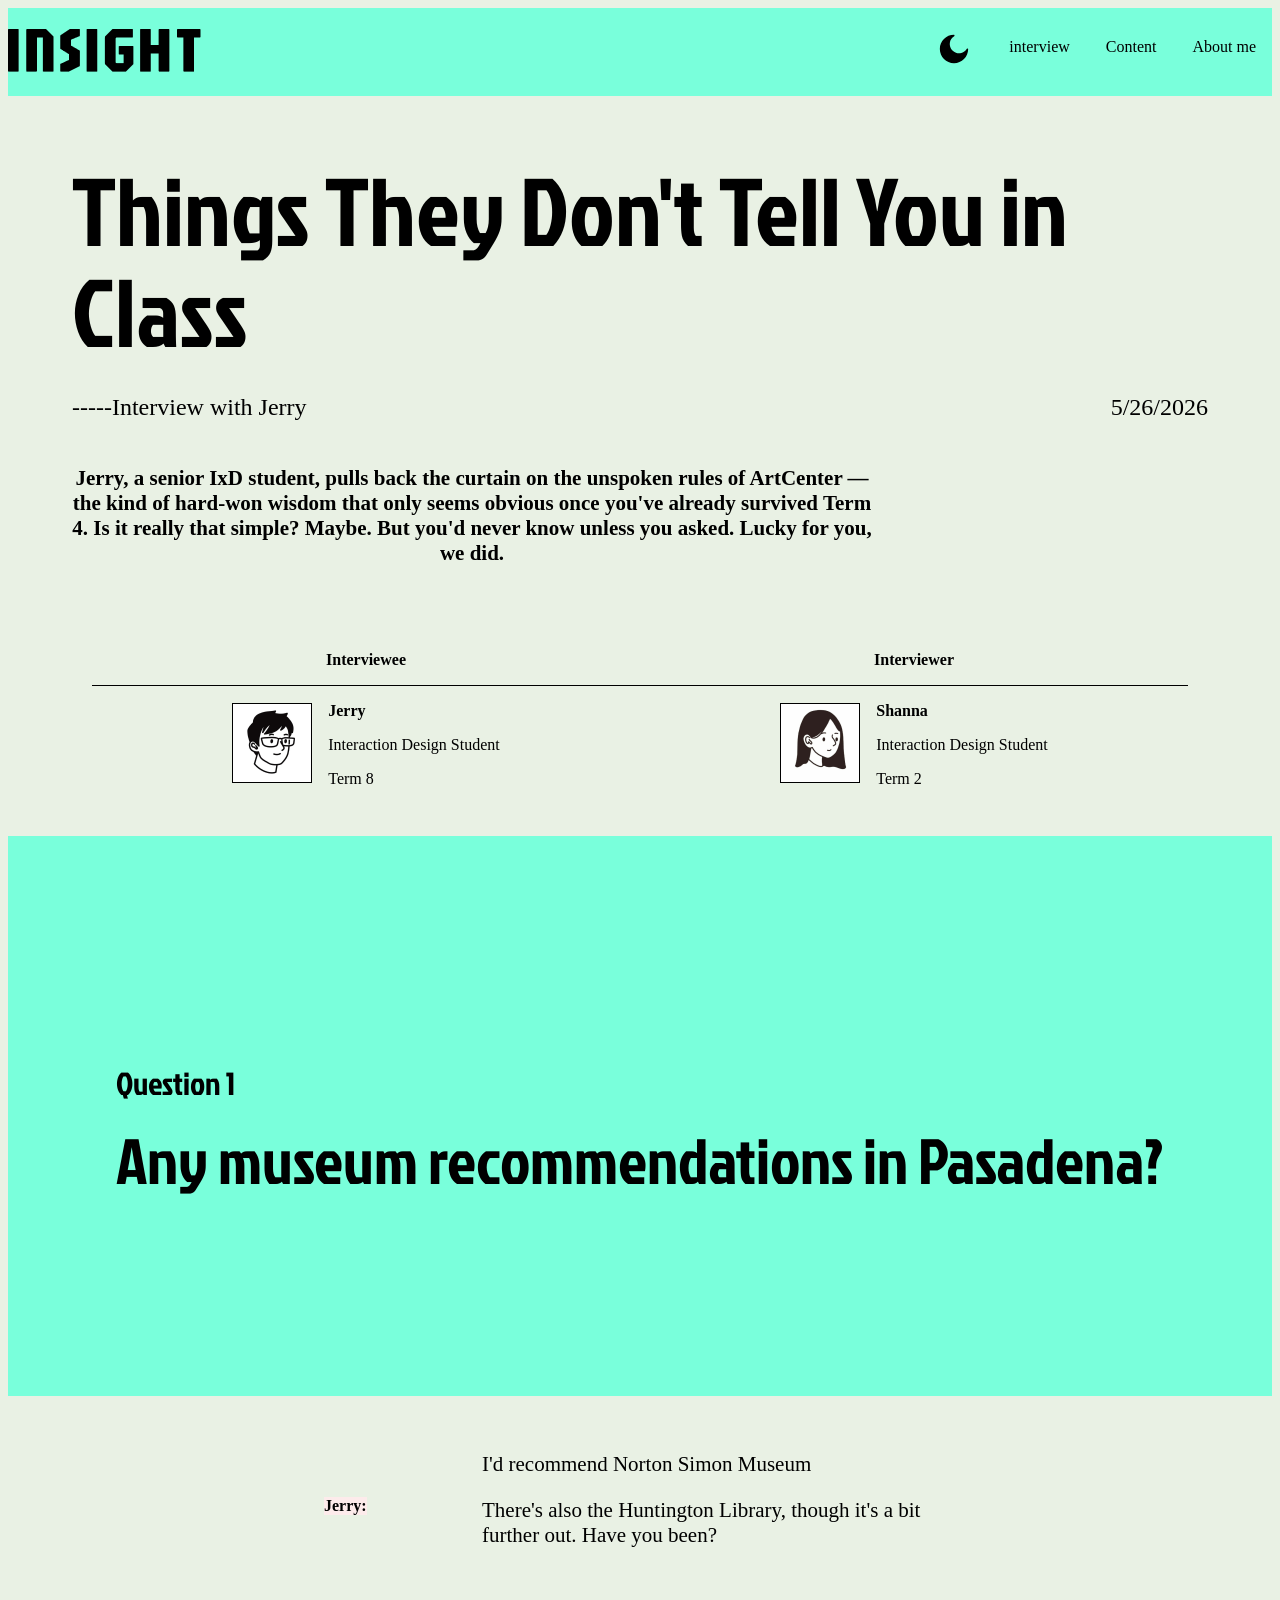
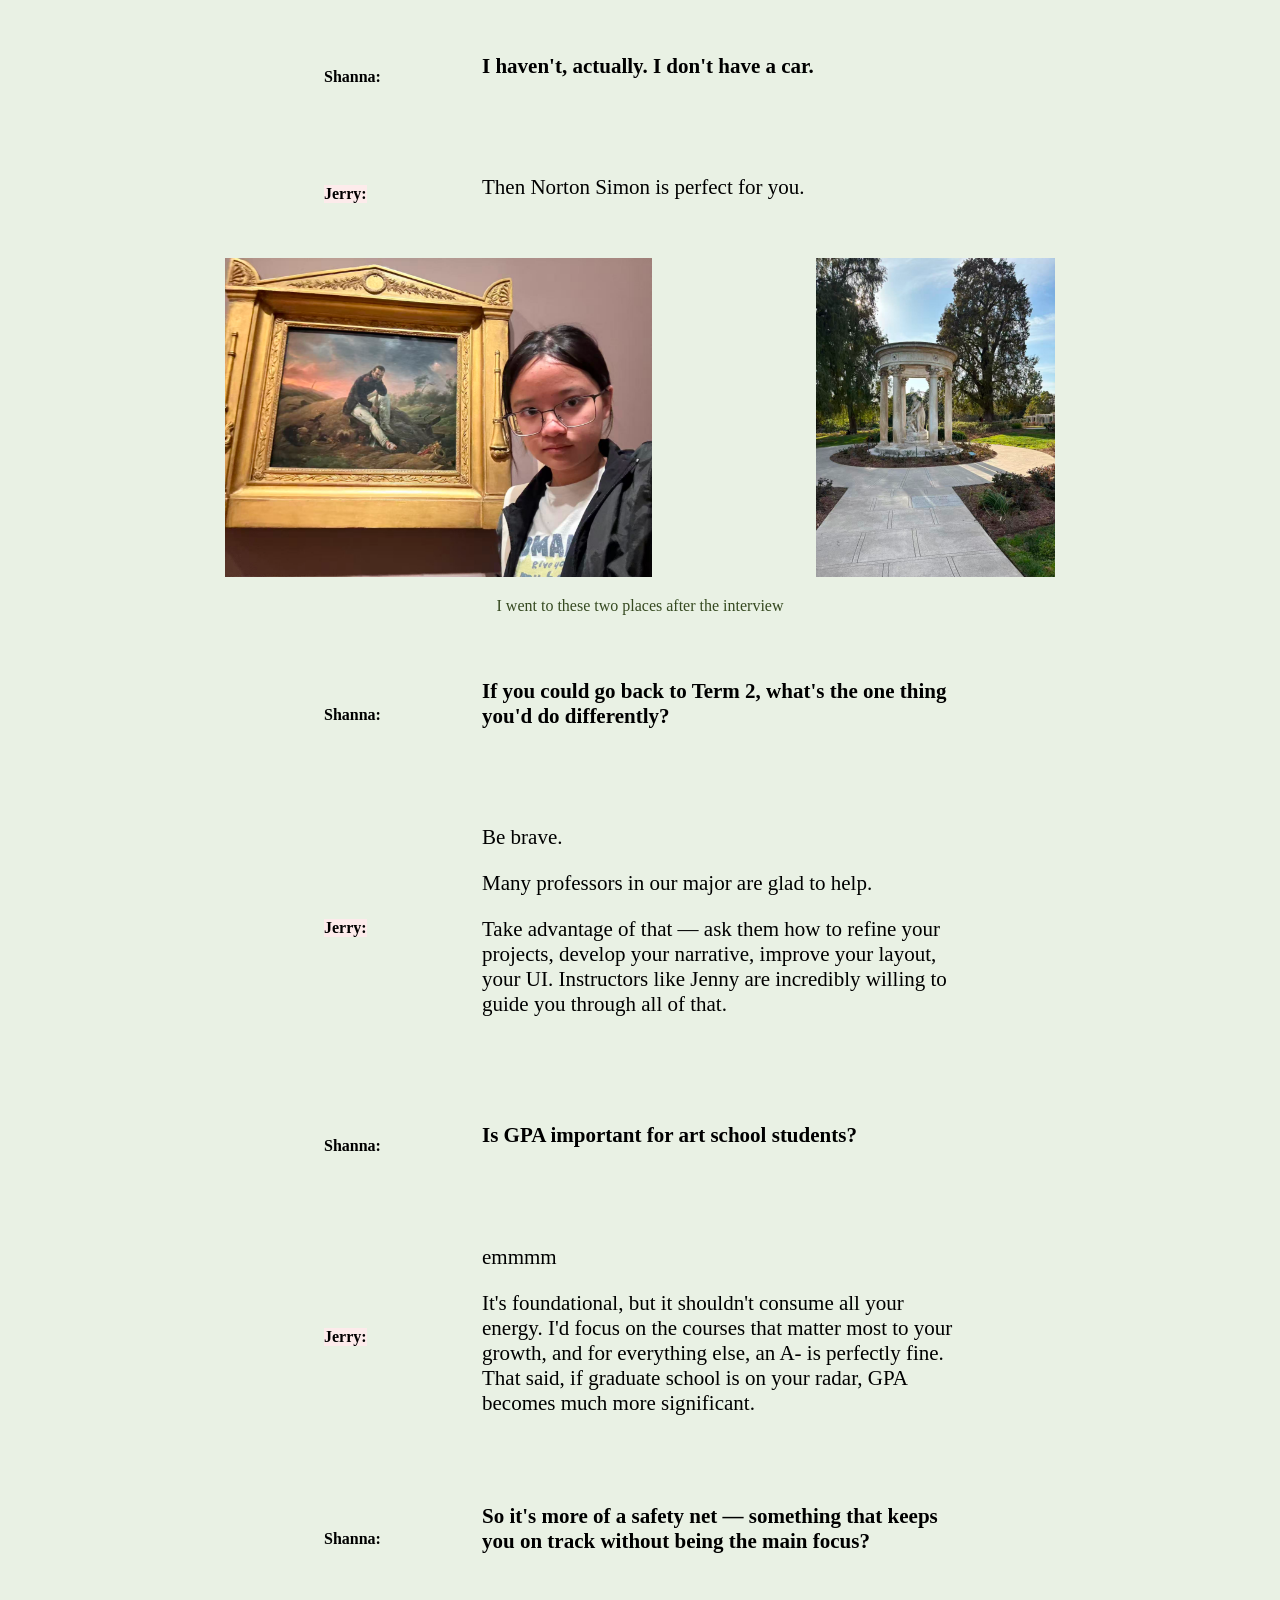
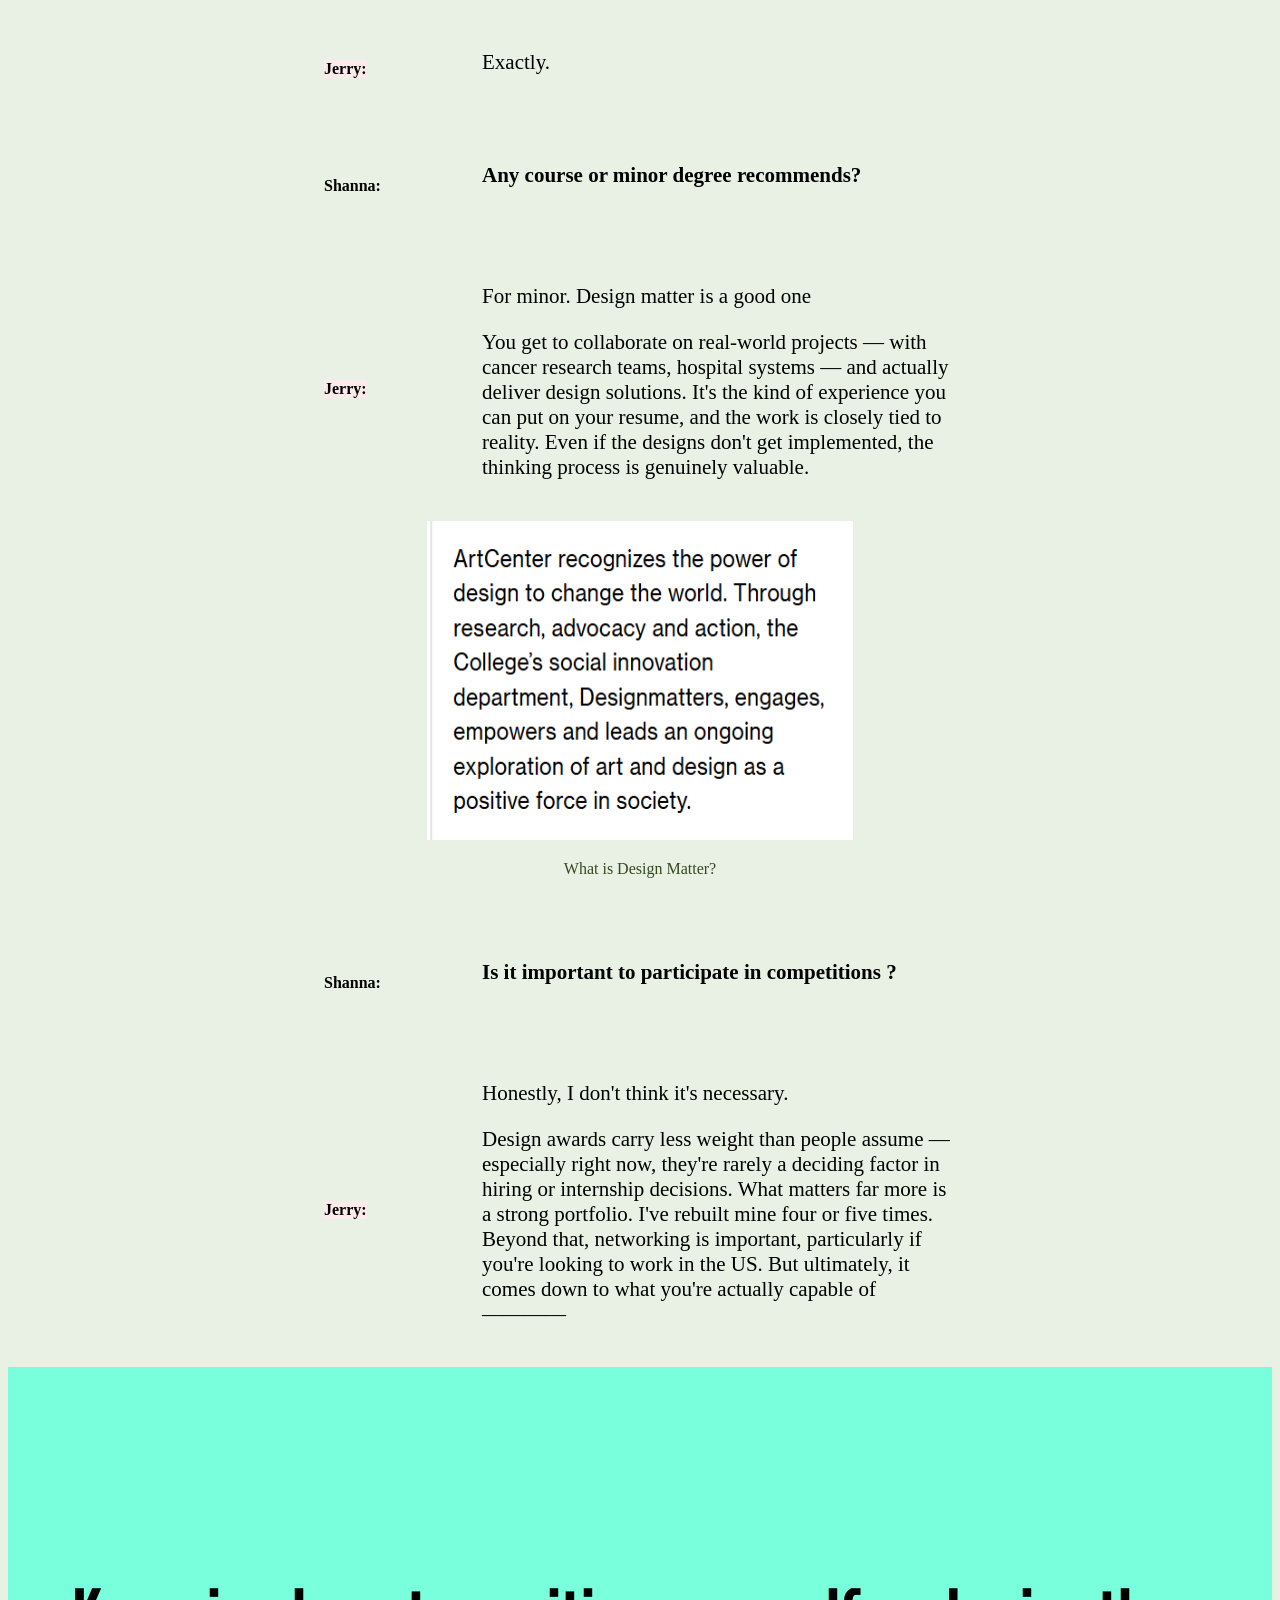
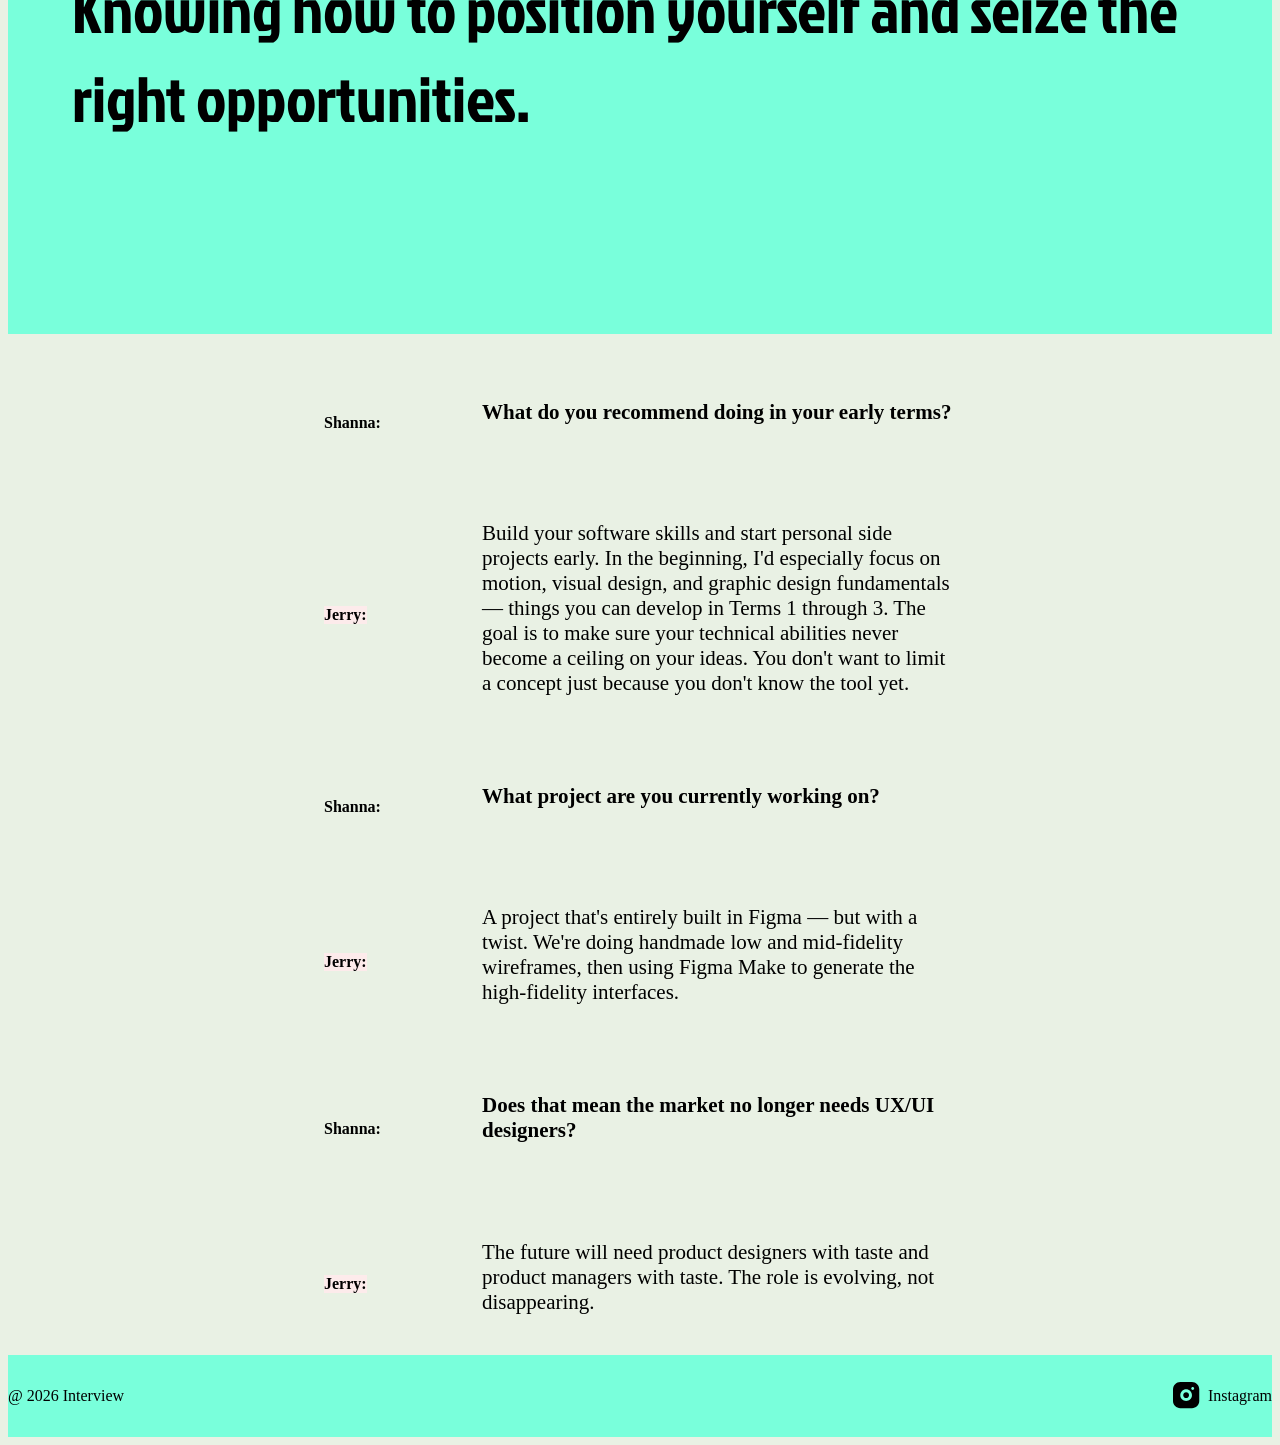
==== index.html @ 10795c7b "First commit" ====
<!DOCTYPE html>
<html lang="en">

<head>
    <meta charset="utf-8">
        <link href="https://fonts.googleapis.com/css2?family=Jockey+One&display=swap" rel="stylesheet">
    	<link href="css.css" rel="stylesheet" type="text/css">

        <script src="https://ajax.googleapis.com/ajax/libs/jquery/3.5.1/jquery.min.js"></script>
	<script src="js/scripts.js"></script>
    </head>

    <body>
        <div class="nav">

            <div class="logo">
            <a href="homepage.html">
            <img src="img/INSIGHT.png" alt="Logo">
            </a>
            </div>

            <div class="darkmode">
            
            <button class="mode-btn  js-mode">
            <svg width="34" height="34" viewBox="0 0 34 34" fill="none" xmlns="http://www.w3.org/2000/svg">
            <path d="M17 29.1667C24.8243 29.1667 31.1667 22.8243 31.1667 15C31.1667 14.3441 30.1835 14.235 29.8449 14.7974C29.1228 15.9936 28.1379 17.0097 26.9649 17.7688C25.7918 18.528 24.4614 19.0102 23.0744 19.179C21.6874 19.3479 20.2802 19.1988 18.9593 18.7432C17.6385 18.2876 16.4386 17.5374 15.4506 16.5494C14.4626 15.5614 13.7124 14.3616 13.2568 13.0407C12.8012 11.7198 12.6522 10.3126 12.821 8.92558C12.9898 7.53858 13.472 6.20818 14.2312 5.03516C14.9903 3.86213 16.0064 2.87725 17.2026 2.15509C17.765 1.81509 17.6559 0.833344 17 0.833344C9.17576 0.833344 2.83334 7.17576 2.83334 15C2.83334 22.8243 9.17576 29.1667 17 29.1667Z" fill="black"/>
            </svg>
            </button>

            <button class="ham js-menu">
            <svg width="29" height="27" viewBox="0 0 29 27" fill="none" xmlns="http://www.w3.org/2000/svg">
            <path d="M26.9792 21.5833C27.573 21.5836 28.144 21.8124 28.5738 22.2222C29.0037 22.632 29.2593 23.1915 29.2879 23.7847C29.3164 24.3779 29.1156 24.9593 28.7271 25.4085C28.3387 25.8577 27.7923 26.1402 27.2012 26.1975L26.9792 26.2083H2.3125C1.71862 26.208 1.14762 25.9793 0.717821 25.5695C0.288016 25.1596 0.0323565 24.6002 0.00381676 24.007C-0.0247229 23.4138 0.176046 22.8323 0.56452 22.3832C0.952995 21.934 1.4994 21.6514 2.0905 21.5941L2.3125 21.5833H26.9792ZM26.9792 10.7917C27.5925 10.7917 28.1807 11.0353 28.6144 11.469C29.048 11.9027 29.2917 12.4909 29.2917 13.1042C29.2917 13.7175 29.048 14.3057 28.6144 14.7394C28.1807 15.173 27.5925 15.4167 26.9792 15.4167H2.3125C1.69919 15.4167 1.11099 15.173 0.677316 14.7394C0.243638 14.3057 0 13.7175 0 13.1042C0 12.4909 0.243638 11.9027 0.677316 11.469C1.11099 11.0353 1.69919 10.7917 2.3125 10.7917H26.9792ZM26.9792 0C27.5925 0 28.1807 0.243638 28.6144 0.677316C29.048 1.11099 29.2917 1.69919 29.2917 2.3125C29.2917 2.92581 29.048 3.51401 28.6144 3.94769C28.1807 4.38136 27.5925 4.625 26.9792 4.625H2.3125C1.69919 4.625 1.11099 4.38136 0.677316 3.94769C0.243638 3.51401 0 2.92581 0 2.3125C0 1.69919 0.243638 1.11099 0.677316 0.677316C1.11099 0.243638 1.69919 0 2.3125 0H26.9792Z" fill="black"/>
            </svg>
            </button>


            </div>

        <nav class="site-nav">
            <ul>
                <li><a href="#">interview</a></li>
                <li><a href="#">Content</a></li>
                <li><a href="#">About me</a></li>
            </ul>
        </nav>
        </div>

        <div class="title">
            <h1>Things They Don't Tell You in Class</h1>
        </div>

        <div class="subtitle">
            <p>-----Interview with Jerry</p>
        
        <div class="date">
            <p>5/26/2026</p>
        </div>
        </div>
        

        <div class="introduction">
            <p>Jerry, a senior IxD student, pulls back the curtain on the unspoken rules of ArtCenter — the kind of hard-won wisdom that only seems obvious once you've already survived Term 4. Is it really that simple? Maybe. But you'd never know unless you asked. Lucky for you, we did.</p>
        </div>

        <ul class="interviewpeople">

    <li class="interview">
        <div class="interviewtitle">
            <p>Interviewee</p>
        </div>

        <ul>

        <li class="interviewimg">
        <img src="img/JIMG.png" alt="Photo of Jerry">
        </li>

        <li class="interviewintro">
            <p><strong>Jerry</strong></p>
            <p>Interaction Design Student</p>
            <p>Term 8</p>
        </li>

        </ul>
    </li>

    <li class="interview">
        <div class="interviewtitle">
            <p>Interviewer</p>
        </div>
        
        <ul>

        <li class="interviewimg">
        <img src="img/SIMG.png" alt="Photo of Shanna">
        </li>

        <li class="interviewintro">
            <p><strong>Shanna</strong></p>
            <p>Interaction Design Student</p>
            <p>Term 2</p>
        </li>

        </ul>
        
    </li>
    </ul>


        <div class="question1">
            <h3>Question 1</h3>
            <h2>Any museum recommendations in Pasadena?</h2>
        </div>

        <div class="Jerry">
        <div class="Jerryname">
            <p>Jerry:</p>
        </div>
        <div class="Jerryanswer">
            <p>I'd recommend Norton Simon Museum</p>
            
            <p>There's also the Huntington Library, though it's a bit further out. Have you been?</p>
        </div>
        </div>

        <br>
        
        <div class="Shanna">
        <div class="Shannaname">
            <p>Shanna:</p>
        </div>
        <div class="Shannaanswer">
            <p><span>I haven't, actually. I don't have a car.</p>
        </div>
        </div>

        <div class="Jerry">
        <div class="Jerryname">
            <p>Jerry:</p>
        </div>
        <div class="Jerryanswer">
            <p>Then Norton Simon is perfect for you.</p>
        </div>
        </div>

        <br>

        <div class="Buildings">          
            <img class="NSM" src="img\NSM.png" alt="Photo of Norton Simon Museum">
            <img  class="HTL" src="img/HTL.png" alt="Photo of Huntington Library">
            <div class="Me">
                <p>I went to these two places after the interview</p>
            </div>
        </div>

        
        <div class="Shanna">
        <div class="Shannaname">
            <p>Shanna:</p>
        </div>
        <div class="Shannaanswer">
            <p> If you could go back to Term 2, what's the one thing you'd do differently?</p>
        </div>
        </div>
        
        <div class="Jerry">
        <div class="Jerryname">
            <p>Jerry:</p>
        </div>
        <div class="Jerryanswer">
            <p>Be brave. </p>
            <p>Many professors in our major are glad to help.</p>
            <p>Take advantage of that — ask them how to refine your projects, develop your narrative, improve your layout, your UI. Instructors like Jenny are incredibly willing to guide you through all of that.</p>
        </div>
        </div>
        
        <br>

        <div class="Shanna">
        <div class="Shannaname">
            <p>Shanna:</p>
        </div>
        <div class="Shannaanswer">
            <p> Is GPA important for art school students?</p>
        </div>
        </div>

        <div class="Jerry">
        <div class="Jerryname">
            <p>Jerry:</p>
        </div>
        <div class="Jerryanswer">
            <p>emmmm</p>
            <p>It's foundational, but it shouldn't consume all your energy. I'd focus on the courses that matter most to your growth, and for everything else, an A- is perfectly fine. That said, if graduate school is on your radar, GPA becomes much more significant.</p>
        </div>
        </div>

        <div class="Shanna">
        <div class="Shannaname">
            <p>Shanna:</p>
        </div>
        <div class="Shannaanswer">
            <p>So it's more of a safety net — something that keeps you on track without being the main focus?</p>
        </div>
        </div>

        <div class="Jerry">
         <div class="Jerryname">
            <p>Jerry:</p>
        </div>
        <div class="Jerryanswer">
            <p>Exactly.</p>
        </div>
        </div>

        <div class="Shanna">
        <div class="Shannaname">
            <p>Shanna:</p>
        </div>
        <div class="Shannaanswer">
            <p>Any course or minor degree recommends?</p>
        </div>
        </div>

        <div class="Jerry">
        <div class="Jerryname">
            <p>Jerry:</p>
        </div>
        <div class="Jerryanswer">
            <p>For minor. Design matter is a good one</p>
            <p>You get to collaborate on real-world projects — with cancer research teams, hospital systems — and actually deliver design solutions. It's the kind of experience you can put on your resume, and the work is closely tied to reality. Even if the designs don't get implemented, the thinking process is genuinely valuable.</p>
        </div>
        </div>

        <div class="disignmatter">
            <div class="Buildings">
            <img class="NSM" src="img/DM.png" alt="Photo of Design Matter project">
            <div class="Me">
            <p>What is Design Matter?</p>
        </div>
        </div>
        </div>
        

        <br>

        <div class="Shanna">
        <div class="Shannaname">
            <p>Shanna:</p>
        </div>
        <div class="Shannaanswer">
            <p>Is it important to participate in competitions ?</p>
        </div>
        </div>

        <div class="Jerry">
        <div class="Jerryname">
            <p>Jerry:</p>
        </div>
        <div class="Jerryanswer">
            <p>Honestly, I don't think it's necessary.</p>
            <p>Design awards carry less weight than people assume — especially right now, they're rarely a deciding factor in hiring or internship decisions. What matters far more is a strong portfolio. I've rebuilt mine four or five times. Beyond that, networking is important, particularly if you're looking to work in the US. But ultimately, it comes down to what you're actually capable of ————</p>
        </div>
        </div>

        <div class="question1">
        <h2>Knowing how to position yourself and seize the right opportunities.</h2>
        </div>

        <br>

        <div class="Shanna">
        <div class="Shannaname">
            <p>Shanna:</p>
        </div>
        <div class="Shannaanswer">
            <p>What do you recommend doing in your early terms?</p>
        </div>
        </div>

        <div class="Jerry">
        <div class="Jerryname">
            <p>Jerry:</p>
        </div>
        <div class="Jerryanswer">
            <p>Build your software skills and start personal side projects early. In the beginning, I'd especially focus on motion, visual design, and graphic design fundamentals — things you can develop in Terms 1 through 3. The goal is to make sure your technical abilities never become a ceiling on your ideas. You don't want to limit a concept just because you don't know the tool yet.</p>
        </div>
        </div>

        <div class="Shanna">
        <div class="Shannaname">
            <p>Shanna:</p>
        </div>  
        <div class="Shannaanswer">
            <p>What project are you currently working on?</p>
        </div>
        </div>

        <div class="Jerry">
        <div class="Jerryname">
            <p>Jerry:</p>
        </div>
        <div class="Jerryanswer">
            <p>A project that's entirely built in Figma — but with a twist. We're doing handmade low and mid-fidelity wireframes, then using Figma Make to generate the high-fidelity interfaces.</p>
        </div>
        </div>

        <div class="Shanna">
        <div class="Shannaname">
            <p>Shanna:</p>
        </div>
        <div class="Shannaanswer">
            <p>Does that mean the market no longer needs UX/UI designers?</p>
        </div>
        </div>

        <div class="Jerry">
        <div class="Jerryname">
            <p>Jerry:</p>
        </div>
        <div class="Jerryanswer">
            <p> The future will need product designers with taste and product managers with taste. The role is evolving, not disappearing.</p>
        </div>
        </div>

        <footer class="site-footer">
		<p>@ 2026 Interview</p>

        <div class="ins">
            <svg width="27" height="27" viewBox="0 0 27 27" fill="none" xmlns="http://www.w3.org/2000/svg">
            <path d="M18.9583 0C20.8922 0 22.7469 0.768227 24.1143 2.13568C25.4818 3.50313 26.25 5.3578 26.25 7.29167V18.9583C26.25 20.8922 25.4818 22.7469 24.1143 24.1143C22.7469 25.4818 20.8922 26.25 18.9583 26.25H7.29167C5.3578 26.25 3.50313 25.4818 2.13568 24.1143C0.768227 22.7469 0 20.8922 0 18.9583V7.29167C0 5.3578 0.768227 3.50313 2.13568 2.13568C3.50313 0.768227 5.3578 0 7.29167 0H18.9583ZM13.125 7.29167C11.5779 7.29167 10.0942 7.90625 9.00021 9.00021C7.90625 10.0942 7.29167 11.5779 7.29167 13.125C7.29167 14.6721 7.90625 16.1558 9.00021 17.2498C10.0942 18.3438 11.5779 18.9583 13.125 18.9583C14.6721 18.9583 16.1558 18.3438 17.2498 17.2498C18.3438 16.1558 18.9583 14.6721 18.9583 13.125C18.9583 11.5779 18.3438 10.0942 17.2498 9.00021C16.1558 7.90625 14.6721 7.29167 13.125 7.29167ZM13.125 10.2083C13.8985 10.2083 14.6404 10.5156 15.1874 11.0626C15.7344 11.6096 16.0417 12.3515 16.0417 13.125C16.0417 13.8985 15.7344 14.6404 15.1874 15.1874C14.6404 15.7344 13.8985 16.0417 13.125 16.0417C12.3515 16.0417 11.6096 15.7344 11.0626 15.1874C10.5156 14.6404 10.2083 13.8985 10.2083 13.125C10.2083 12.3515 10.5156 11.6096 11.0626 11.0626C11.6096 10.5156 12.3515 10.2083 13.125 10.2083ZM19.6875 5.10417C19.3007 5.10417 18.9298 5.25781 18.6563 5.5313C18.3828 5.80479 18.2292 6.17573 18.2292 6.5625C18.2292 6.94927 18.3828 7.32021 18.6563 7.5937C18.9298 7.86719 19.3007 8.02083 19.6875 8.02083C20.0743 8.02083 20.4452 7.86719 20.7187 7.5937C20.9922 7.32021 21.1458 6.94927 21.1458 6.5625C21.1458 6.17573 20.9922 5.80479 20.7187 5.5313C20.4452 5.25781 20.0743 5.10417 19.6875 5.10417Z" fill="black"/>
            </svg>
            <p class="ins_word">Instagram</p>
        </div>
	</footer>
    </body>
</html>
---- css.css ----
:root{
    --color-bgblue:#79FFDB;
    --color-bggreem:#E9F1E4;
    --color-green:#354920;
    --color-font:#000000;
    --color-highlight:#FDEBEB;
}

body.dark-mode {
    --color-bgblue: #2F4E46;
    --color-bggreem: #0E1206;
    --color-green: #a8d5a2;
    --color-font:#F3F3F3;
    --color-highlight:#5A4647;
}






body{
    background: var(--color-bggreem);
    color:var(--color-font);
}


.nav{
    
    display: flex;
    flex-wrap: wrap; 
    padding:16px 0px;
    background-color: var(--color-bgblue);
    align-items: center;
    @media screen and (min-width: 850px) {
       display:grid;
		grid-template-columns: auto 1fr auto;
         
    }
}
    

.darkmode{
    margin-left: auto;
    display: flex;
    
}

.js-mode{
    background-color: var(--color-bgblue);
    outline: none;
    border: none;
}

.ham{
     display: none;
     background-color: var(--color-bgblue);
    outline: none;
    border: none;

      @media screen and (max-width: 850px) {
		display: flex;
	 }
}

.darkmode svg{
    padding-right: 1rem;
}

.site-nav{
    width: 100%;    
    margin-bottom: 0;
    display: none;
    
    @media screen and (min-width: 850px) {
        width: auto;        
        margin-left: auto; 
        display: flex;
         
    }
}

body.show-menu .site-nav {
    display: block;
}
    

.site-nav ul {
    
    padding: 0;
    margin: 0;
       @media screen and (min-width: 850px) {
        display: inline-block;  
        margin-bottom: 0;
        
    }
}

a {
    text-decoration: none;
    border-radius: 25px;
    color:var(--color-font);
    padding: 0;
    
}


.site-nav li{
    padding: 0;
    display: block;
    border-bottom: 1.5px solid #000;
    padding: 14px 16px;
    margin-bottom: 10px;
    text-align: center;
    background-color: none;
    list-style-type: none;
       @media screen and (min-width: 850px) {
        display: inline-block; 
        border-bottom: 0px solid #000;       
    }
}

h1{
    font-size: 4rem;
    font-family: "Jockey One";
    font-weight: 400;
    line-height: 105%;
    margin-bottom: 8px;
    

    @media screen and (min-width: 850px) {
		font-family: "Jockey One";
        font-size: 6rem;
        font-weight: 400;
        line-height: 105%;
        margin-left: 4rem;
        margin-right: 4rem;
	}
}

.subtitle{
    display: flex;
    font-family: "Inter UI";
    font-size: 0.9375rem;
    font-style: normal;
    font-weight: 400;
    @media screen and (min-width: 850px) {
        font-size: 1.5rem;
        font-style: normal;
        font-weight: 400;
        line-height: normal;
        margin-left: 4rem;
    margin-right: 4rem;
	}
}

.date{
    margin-left: auto;
    
}

.introduction{
    font-family: Inter;
    font-size: 1rem;
    font-weight: 700;
    
     @media screen and (min-width: 850px) {
        width: 50rem;
        font-size: 1.3125rem;
        font-style: normal;
        font-weight: 700;
        text-align: center;
        margin-left: 4rem;
    margin-right: 4rem;
     }
}

.interviewpeople {
    padding: 16px 20px;
    list-style-type: none;
    
    @media screen and (min-width: 850px) {
		display: grid;
		grid-template-columns: 1fr 1fr;
		align-items: center;
		margin-left: var(--margin-outside);
		margin-right: var(--margin-outside);
		border-radius: 1rem;
		padding-top: 3rem;
		max-width: var(--max-width);
        margin-left: 4rem;
    margin-right: 4rem;
	}
    
}

.interview ul {
    display: grid;
    grid-template-columns: auto auto;  
    justify-content: center;
    align-items: center;
    list-style-type: none;
    padding: 0;
    gap: 1rem;
}

.interviewimg img{
    width: 4.875rem;
    height: 4.875rem;
    flex-shrink: 0;
    aspect-ratio: 1/1;
    border: 1.5px solid #000;
}

.interviewtitle{
     text-align: center;
     border-bottom: 1.5px solid #000;
     font-weight: bold;
}

.question1{
    background-color: var(--color-bgblue);
    padding-bottom: 4rem;
    padding-top:4rem;
    justify-content: center;
    display: grid;
    @media screen and (min-width: 850px) {
       width:100%;
       padding-top:12rem;
       padding-bottom:12rem;
       
     }
    
}

.question1 h3{
    margin-left: 3rem;
    margin-bottom: 0.3rem;
    flex:1;
    @media screen and (min-width: 850px) {
        font-family: "Jockey One";
        font-size: 2rem;
        font-style: normal;
        font-weight: 400;
        margin-left: 4rem;
    margin-right: 4rem;
     }
}

.question1 h2{
    margin-left: 3rem;
    font-family: Inter;
    font-size: 2.25rem;
    font-style: normal;
    margin-top: 0.3rem;
    font-weight: 700;
    @media screen and (min-width: 850px) {
        font-family: "Jockey One";
        font-size: 4rem;
        font-style: normal;
        font-weight: 400;
        line-height: normal;
        margin-left: 4rem;
    margin-right: 4rem;
     }
}

.Jerry{
    display: flex;
    flex-direction: column;
    align-items: flex-start;
    gap: 0rem;
    width:80%;   
    margin: 0 auto;   
    margin-bottom:1.2rem;  
    @media screen and (min-width: 850px) {
		display: grid;
		grid-template-columns: 1fr 3fr;
		align-items: center;
		padding-top: 3rem;
        width: 50%;
	}
}

.Jerryname{
    background:var(--color-highlight);
    width: fit-content;
    height: fit-content;
    font-weight: bold;
}

.Jerryname p{
    margin: 0;
    align-items: top;
    
}

.Jerryanswer p{
    margin-top: 0.5rem;
    @media screen and (min-width: 850px) {
		font-size: 1.3125rem;
        font-style: normal;
    	}
}

.Jerryanswer{
    flex:2;
}

.Shanna{
    display: flex;
    flex-direction: column;
    align-items: flex-start;
    gap: 0rem;
    width: 80%;       
    margin: 0 auto;  
    margin-bottom:1.2rem; 
    @media screen and (min-width: 850px) {
		display: grid;
		grid-template-columns: 1fr 3fr;
		align-items: center;
		padding-top: 3rem;
        width:50%;
	} 
}

.Shannaanswer{
    font-weight: bold;
    @media screen and (min-width: 850px) {
		font-size: 1.3125rem;
        font-style: normal;
    	}
}

.Shannaname p {
    margin: 0;
}

.Shannaanswer p{
    margin-top: 0rem;
}

.Shannaname{
    font-weight: bold;
}

.Buildings{
    text-align: center;
}
.NSM{
   	width: 21.875rem;
    aspect-ratio: 175/131;
    @media screen and (min-width: 850px) {
		height: 19.9375rem;
        width: auto;
    }
}

.HTL{
    width: 21.875rem;
    aspect-ratio: 239/319;
    @media screen and (min-width: 850px) {
		height: 19.9375rem;
        width: auto;
        margin-left: 10rem;
    }
}

.Me{
    color:var(--color-green);
}

h2{
    font-size: 2.25rem;
    font-family: "Jockey One";
    font-weight: 400;
    line-height: 105%;
    margin-bottom: 8px;
    margin: 0 auto;
}

.site-footer{
    background-color: var(--color-bgblue);
    padding:16px 0px;
    display: flex;
}

.ins{
    margin-left: auto;
    display: flex;
    align-items: center;
    gap: 0.5rem;
}


/*HOMEPAGE CSS*/


.HOMEC1 h2{
    font-family: Inter;
    font-size: 2.25rem;
    font-style: normal;
    margin-top: 0.3rem;
    font-weight: 700; 
    margin-left:0;  
    margin-top: 4rem;

    

}

.HOME{
    @media screen and (min-width: 850px) {
       display:grid;
		grid-template-columns: 1fr auto;
         
    }

}

.HOMEC1 img{
    margin-top: 2rem;
    width: 100%;
    height:auto;

    @media screen and (min-width: 850px) {
		height: 19.9375rem;
        width: auto;
    }
}
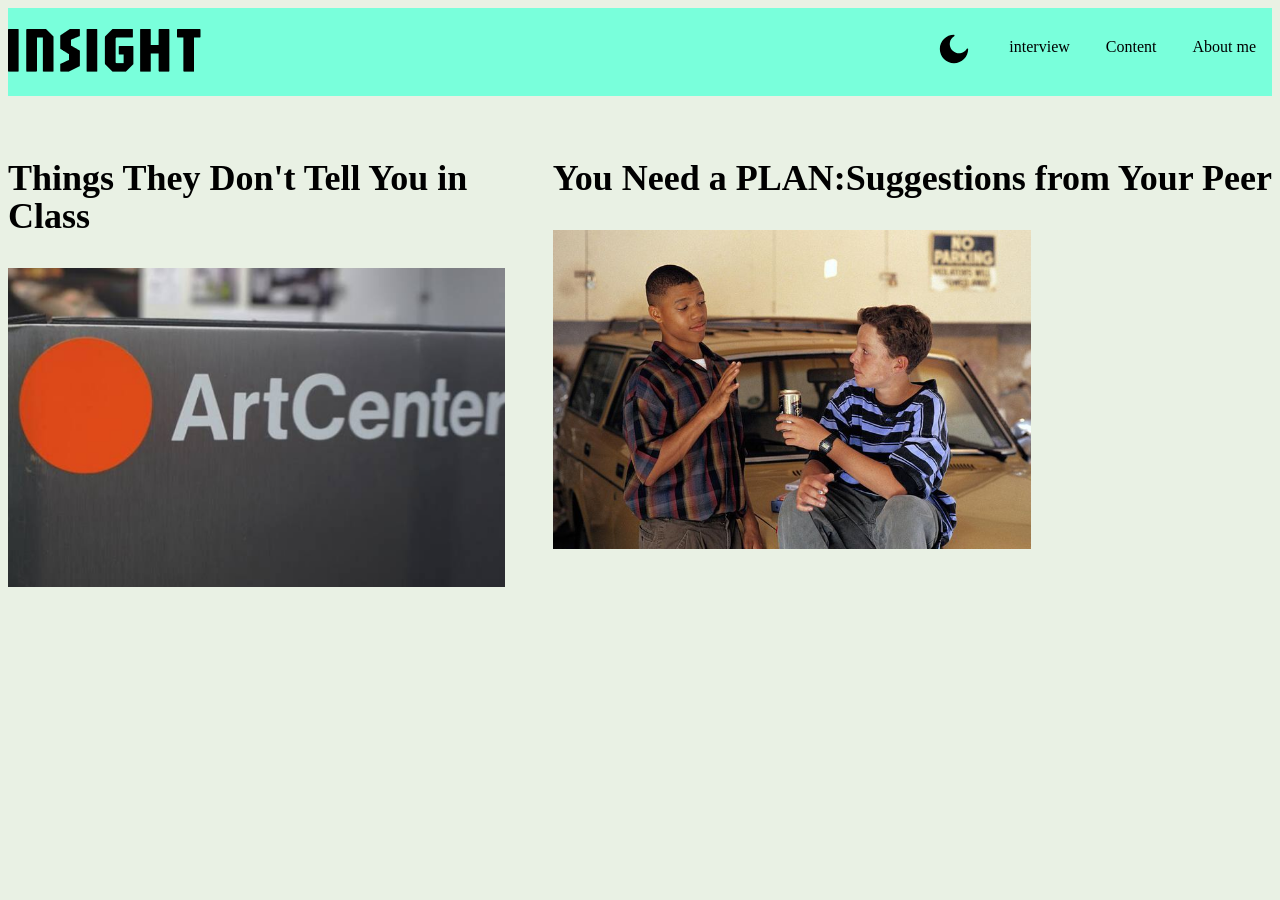
==== commit 99d16283: "Change name" ====
--- a/index.html
+++ b/index.html
@@ -45,293 +45,27 @@
         </nav>
         </div>
 
-        <div class="title">
-            <h1>Things They Don't Tell You in Class</h1>
-        </div>
+        <div class="HOME">
 
-        <div class="subtitle">
-            <p>-----Interview with Jerry</p>
-        
-        <div class="date">
-            <p>5/26/2026</p>
-        </div>
-        </div>
-        
-
-        <div class="introduction">
-            <p>Jerry, a senior IxD student, pulls back the curtain on the unspoken rules of ArtCenter — the kind of hard-won wisdom that only seems obvious once you've already survived Term 4. Is it really that simple? Maybe. But you'd never know unless you asked. Lucky for you, we did.</p>
-        </div>
-
-        <ul class="interviewpeople">
-
-    <li class="interview">
-        <div class="interviewtitle">
-            <p>Interviewee</p>
-        </div>
-
-        <ul>
-
-        <li class="interviewimg">
-        <img src="img/JIMG.png" alt="Photo of Jerry">
-        </li>
-
-        <li class="interviewintro">
-            <p><strong>Jerry</strong></p>
-            <p>Interaction Design Student</p>
-            <p>Term 8</p>
-        </li>
-
-        </ul>
-    </li>
-
-    <li class="interview">
-        <div class="interviewtitle">
-            <p>Interviewer</p>
-        </div>
-        
-        <ul>
-
-        <li class="interviewimg">
-        <img src="img/SIMG.png" alt="Photo of Shanna">
-        </li>
-
-        <li class="interviewintro">
-            <p><strong>Shanna</strong></p>
-            <p>Interaction Design Student</p>
-            <p>Term 2</p>
-        </li>
-
-        </ul>
-        
-    </li>
-    </ul>
+        <a href="homepage.html" class="HOMEC1">
+            <div class="HOME_title">
+            <h2>Things They Don't Tell You in Class</h2>
+            </div>
+            <div class="HOME_titleimg">
+            <img src="img/ACCD.png" alt="ACCD IMG" class="ACCD">
+            </div>
+        </a>
 
 
-        <div class="question1">
-            <h3>Question 1</h3>
-            <h2>Any museum recommendations in Pasadena?</h2>
+        <a href="index.html" class="HOMEC1">
+            <div class="HOME_title">
+            <h2>You Need a PLAN:Suggestions from Your Peer</h2>
+            </div>
+            <div class="HOME_titleimg">
+            <img src="img/Peer.png" alt="ACCD IMG">
+            </div>
+        </a>
+
         </div>
-
-        <div class="Jerry">
-        <div class="Jerryname">
-            <p>Jerry:</p>
-        </div>
-        <div class="Jerryanswer">
-            <p>I'd recommend Norton Simon Museum</p>
-            
-            <p>There's also the Huntington Library, though it's a bit further out. Have you been?</p>
-        </div>
-        </div>
-
-        <br>
-        
-        <div class="Shanna">
-        <div class="Shannaname">
-            <p>Shanna:</p>
-        </div>
-        <div class="Shannaanswer">
-            <p><span>I haven't, actually. I don't have a car.</p>
-        </div>
-        </div>
-
-        <div class="Jerry">
-        <div class="Jerryname">
-            <p>Jerry:</p>
-        </div>
-        <div class="Jerryanswer">
-            <p>Then Norton Simon is perfect for you.</p>
-        </div>
-        </div>
-
-        <br>
-
-        <div class="Buildings">          
-            <img class="NSM" src="img\NSM.png" alt="Photo of Norton Simon Museum">
-            <img  class="HTL" src="img/HTL.png" alt="Photo of Huntington Library">
-            <div class="Me">
-                <p>I went to these two places after the interview</p>
-            </div>
-        </div>
-
-        
-        <div class="Shanna">
-        <div class="Shannaname">
-            <p>Shanna:</p>
-        </div>
-        <div class="Shannaanswer">
-            <p> If you could go back to Term 2, what's the one thing you'd do differently?</p>
-        </div>
-        </div>
-        
-        <div class="Jerry">
-        <div class="Jerryname">
-            <p>Jerry:</p>
-        </div>
-        <div class="Jerryanswer">
-            <p>Be brave. </p>
-            <p>Many professors in our major are glad to help.</p>
-            <p>Take advantage of that — ask them how to refine your projects, develop your narrative, improve your layout, your UI. Instructors like Jenny are incredibly willing to guide you through all of that.</p>
-        </div>
-        </div>
-        
-        <br>
-
-        <div class="Shanna">
-        <div class="Shannaname">
-            <p>Shanna:</p>
-        </div>
-        <div class="Shannaanswer">
-            <p> Is GPA important for art school students?</p>
-        </div>
-        </div>
-
-        <div class="Jerry">
-        <div class="Jerryname">
-            <p>Jerry:</p>
-        </div>
-        <div class="Jerryanswer">
-            <p>emmmm</p>
-            <p>It's foundational, but it shouldn't consume all your energy. I'd focus on the courses that matter most to your growth, and for everything else, an A- is perfectly fine. That said, if graduate school is on your radar, GPA becomes much more significant.</p>
-        </div>
-        </div>
-
-        <div class="Shanna">
-        <div class="Shannaname">
-            <p>Shanna:</p>
-        </div>
-        <div class="Shannaanswer">
-            <p>So it's more of a safety net — something that keeps you on track without being the main focus?</p>
-        </div>
-        </div>
-
-        <div class="Jerry">
-         <div class="Jerryname">
-            <p>Jerry:</p>
-        </div>
-        <div class="Jerryanswer">
-            <p>Exactly.</p>
-        </div>
-        </div>
-
-        <div class="Shanna">
-        <div class="Shannaname">
-            <p>Shanna:</p>
-        </div>
-        <div class="Shannaanswer">
-            <p>Any course or minor degree recommends?</p>
-        </div>
-        </div>
-
-        <div class="Jerry">
-        <div class="Jerryname">
-            <p>Jerry:</p>
-        </div>
-        <div class="Jerryanswer">
-            <p>For minor. Design matter is a good one</p>
-            <p>You get to collaborate on real-world projects — with cancer research teams, hospital systems — and actually deliver design solutions. It's the kind of experience you can put on your resume, and the work is closely tied to reality. Even if the designs don't get implemented, the thinking process is genuinely valuable.</p>
-        </div>
-        </div>
-
-        <div class="disignmatter">
-            <div class="Buildings">
-            <img class="NSM" src="img/DM.png" alt="Photo of Design Matter project">
-            <div class="Me">
-            <p>What is Design Matter?</p>
-        </div>
-        </div>
-        </div>
-        
-
-        <br>
-
-        <div class="Shanna">
-        <div class="Shannaname">
-            <p>Shanna:</p>
-        </div>
-        <div class="Shannaanswer">
-            <p>Is it important to participate in competitions ?</p>
-        </div>
-        </div>
-
-        <div class="Jerry">
-        <div class="Jerryname">
-            <p>Jerry:</p>
-        </div>
-        <div class="Jerryanswer">
-            <p>Honestly, I don't think it's necessary.</p>
-            <p>Design awards carry less weight than people assume — especially right now, they're rarely a deciding factor in hiring or internship decisions. What matters far more is a strong portfolio. I've rebuilt mine four or five times. Beyond that, networking is important, particularly if you're looking to work in the US. But ultimately, it comes down to what you're actually capable of ————</p>
-        </div>
-        </div>
-
-        <div class="question1">
-        <h2>Knowing how to position yourself and seize the right opportunities.</h2>
-        </div>
-
-        <br>
-
-        <div class="Shanna">
-        <div class="Shannaname">
-            <p>Shanna:</p>
-        </div>
-        <div class="Shannaanswer">
-            <p>What do you recommend doing in your early terms?</p>
-        </div>
-        </div>
-
-        <div class="Jerry">
-        <div class="Jerryname">
-            <p>Jerry:</p>
-        </div>
-        <div class="Jerryanswer">
-            <p>Build your software skills and start personal side projects early. In the beginning, I'd especially focus on motion, visual design, and graphic design fundamentals — things you can develop in Terms 1 through 3. The goal is to make sure your technical abilities never become a ceiling on your ideas. You don't want to limit a concept just because you don't know the tool yet.</p>
-        </div>
-        </div>
-
-        <div class="Shanna">
-        <div class="Shannaname">
-            <p>Shanna:</p>
-        </div>  
-        <div class="Shannaanswer">
-            <p>What project are you currently working on?</p>
-        </div>
-        </div>
-
-        <div class="Jerry">
-        <div class="Jerryname">
-            <p>Jerry:</p>
-        </div>
-        <div class="Jerryanswer">
-            <p>A project that's entirely built in Figma — but with a twist. We're doing handmade low and mid-fidelity wireframes, then using Figma Make to generate the high-fidelity interfaces.</p>
-        </div>
-        </div>
-
-        <div class="Shanna">
-        <div class="Shannaname">
-            <p>Shanna:</p>
-        </div>
-        <div class="Shannaanswer">
-            <p>Does that mean the market no longer needs UX/UI designers?</p>
-        </div>
-        </div>
-
-        <div class="Jerry">
-        <div class="Jerryname">
-            <p>Jerry:</p>
-        </div>
-        <div class="Jerryanswer">
-            <p> The future will need product designers with taste and product managers with taste. The role is evolving, not disappearing.</p>
-        </div>
-        </div>
-
-        <footer class="site-footer">
-		<p>@ 2026 Interview</p>
-
-        <div class="ins">
-            <svg width="27" height="27" viewBox="0 0 27 27" fill="none" xmlns="http://www.w3.org/2000/svg">
-            <path d="M18.9583 0C20.8922 0 22.7469 0.768227 24.1143 2.13568C25.4818 3.50313 26.25 5.3578 26.25 7.29167V18.9583C26.25 20.8922 25.4818 22.7469 24.1143 24.1143C22.7469 25.4818 20.8922 26.25 18.9583 26.25H7.29167C5.3578 26.25 3.50313 25.4818 2.13568 24.1143C0.768227 22.7469 0 20.8922 0 18.9583V7.29167C0 5.3578 0.768227 3.50313 2.13568 2.13568C3.50313 0.768227 5.3578 0 7.29167 0H18.9583ZM13.125 7.29167C11.5779 7.29167 10.0942 7.90625 9.00021 9.00021C7.90625 10.0942 7.29167 11.5779 7.29167 13.125C7.29167 14.6721 7.90625 16.1558 9.00021 17.2498C10.0942 18.3438 11.5779 18.9583 13.125 18.9583C14.6721 18.9583 16.1558 18.3438 17.2498 17.2498C18.3438 16.1558 18.9583 14.6721 18.9583 13.125C18.9583 11.5779 18.3438 10.0942 17.2498 9.00021C16.1558 7.90625 14.6721 7.29167 13.125 7.29167ZM13.125 10.2083C13.8985 10.2083 14.6404 10.5156 15.1874 11.0626C15.7344 11.6096 16.0417 12.3515 16.0417 13.125C16.0417 13.8985 15.7344 14.6404 15.1874 15.1874C14.6404 15.7344 13.8985 16.0417 13.125 16.0417C12.3515 16.0417 11.6096 15.7344 11.0626 15.1874C10.5156 14.6404 10.2083 13.8985 10.2083 13.125C10.2083 12.3515 10.5156 11.6096 11.0626 11.0626C11.6096 10.5156 12.3515 10.2083 13.125 10.2083ZM19.6875 5.10417C19.3007 5.10417 18.9298 5.25781 18.6563 5.5313C18.3828 5.80479 18.2292 6.17573 18.2292 6.5625C18.2292 6.94927 18.3828 7.32021 18.6563 7.5937C18.9298 7.86719 19.3007 8.02083 19.6875 8.02083C20.0743 8.02083 20.4452 7.86719 20.7187 7.5937C20.9922 7.32021 21.1458 6.94927 21.1458 6.5625C21.1458 6.17573 20.9922 5.80479 20.7187 5.5313C20.4452 5.25781 20.0743 5.10417 19.6875 5.10417Z" fill="black"/>
-            </svg>
-            <p class="ins_word">Instagram</p>
-        </div>
-	</footer>
     </body>
-</html>+</html>
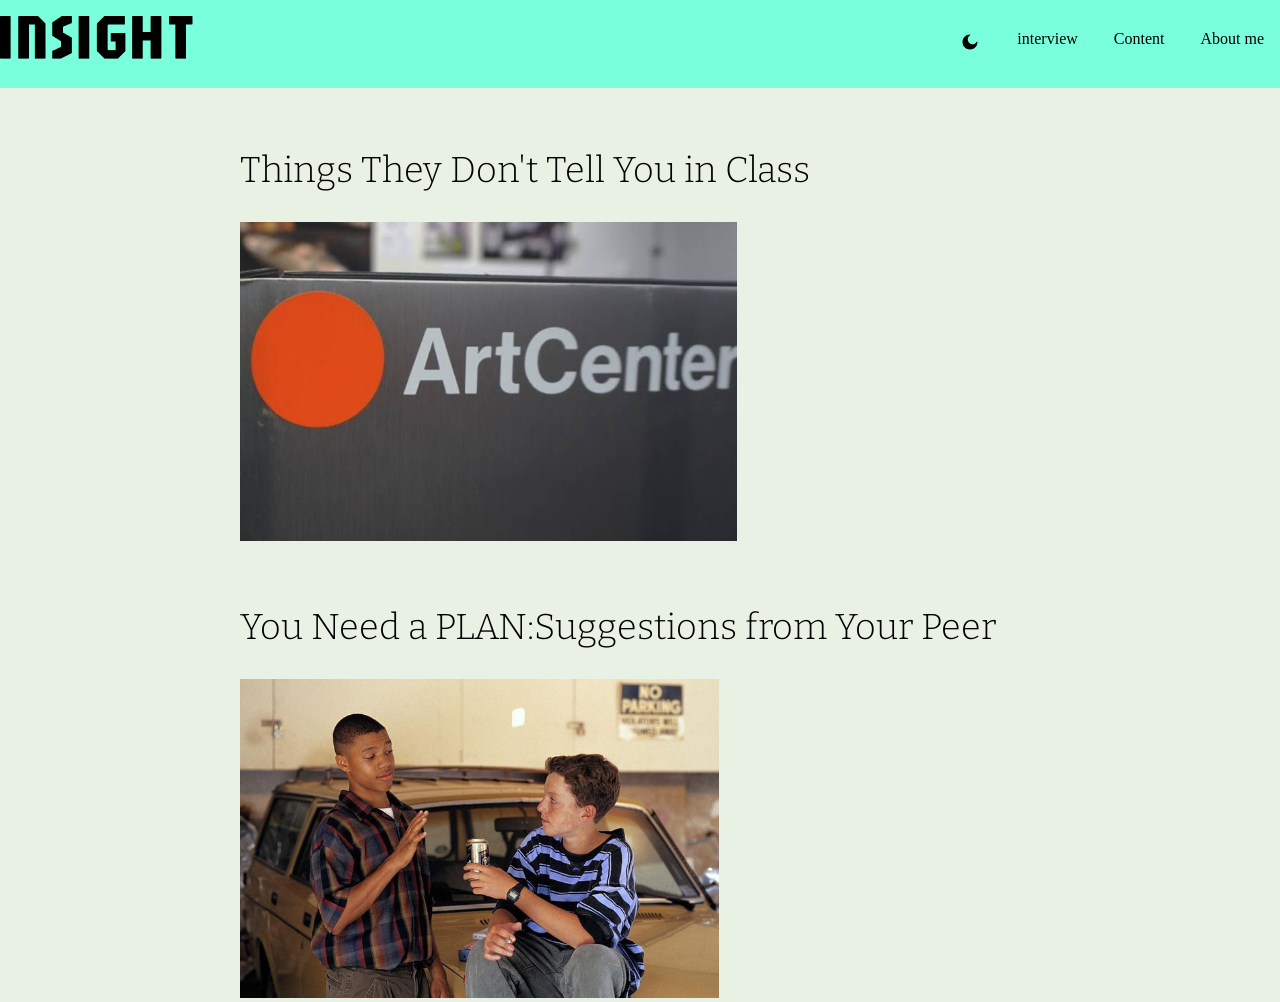
==== commit dde98946: "Interview2" ====
--- a/index.html
+++ b/index.html
@@ -5,16 +5,18 @@
     <meta charset="utf-8">
         <link href="https://fonts.googleapis.com/css2?family=Jockey+One&display=swap" rel="stylesheet">
     	<link href="css.css" rel="stylesheet" type="text/css">
+        <link href="https://fonts.googleapis.com/css2?family=Bitter:wght@400;700&display=swap" rel="stylesheet">
 
         <script src="https://ajax.googleapis.com/ajax/libs/jquery/3.5.1/jquery.min.js"></script>
-	<script src="js/scripts.js"></script>
+        <link href="reset.css" rel="stylesheet" type="text/css">
+	    <script src="js/scripts.js"></script>
     </head>
 
     <body>
         <div class="nav">
 
             <div class="logo">
-            <a href="homepage.html">
+            <a href="index.html">
             <img src="img/INSIGHT.png" alt="Logo">
             </a>
             </div>
@@ -47,7 +49,7 @@
 
         <div class="HOME">
 
-        <a href="homepage.html" class="HOMEC1">
+        <a href="Interview1.html" class="HOMEC1">
             <div class="HOME_title">
             <h2>Things They Don't Tell You in Class</h2>
             </div>
@@ -56,6 +58,7 @@
             </div>
         </a>
 
+        <br>
 
         <a href="index.html" class="HOMEC1">
             <div class="HOME_title">
--- a/css.css
+++ b/css.css
@@ -22,16 +22,23 @@
 body{
     background: var(--color-bggreem);
     color:var(--color-font);
+    margin-left: 0;
+    margin-right: 0;
+    margin-top: 0;
+    margin-bottom: 0;
+}
+
+.br{
+    height: 4rem;
 }
 
 
 .nav{
-    
+    margin-top: 0;
     display: flex;
     flex-wrap: wrap; 
     padding:16px 0px;
     background-color: var(--color-bgblue);
-    align-items: center;
     @media screen and (min-width: 850px) {
        display:grid;
 		grid-template-columns: auto 1fr auto;
@@ -102,6 +109,14 @@
     color:var(--color-font);
     padding: 0;
     
+}
+
+a:hover{
+    color:white;
+}
+
+body .dark-mode a:hover{
+    color:#000;
 }
 
 
@@ -121,17 +136,16 @@
 }
 
 h1{
-    font-size: 4rem;
-    font-family: "Jockey One";
-    font-weight: 400;
+    font-size: 2rem;
+    font-family: "Bitter";
+    font-weight: 300;
     line-height: 105%;
     margin-bottom: 8px;
     
 
     @media screen and (min-width: 850px) {
-		font-family: "Jockey One";
-        font-size: 6rem;
-        font-weight: 400;
+		font-family: "Bitter";
+        font-size: 4rem;
         line-height: 105%;
         margin-left: 4rem;
         margin-right: 4rem;
@@ -145,7 +159,7 @@
     font-style: normal;
     font-weight: 400;
     @media screen and (min-width: 850px) {
-        font-size: 1.5rem;
+        font-size: 1rem;
         font-style: normal;
         font-weight: 400;
         line-height: normal;
@@ -156,20 +170,21 @@
 
 .date{
     margin-left: auto;
+    font-weight: 400;
+
     
 }
 
 .introduction{
     font-family: Inter;
     font-size: 1rem;
-    font-weight: 700;
+    font-weight: 300;
     
      @media screen and (min-width: 850px) {
         width: 50rem;
-        font-size: 1.3125rem;
-        font-style: normal;
-        font-weight: 700;
-        text-align: center;
+        font-size: 1rem;
+        font-style: normal;
+        font-weight: 300;
         margin-left: 4rem;
     margin-right: 4rem;
      }
@@ -272,12 +287,12 @@
     gap: 0rem;
     width:80%;   
     margin: 0 auto;   
-    margin-bottom:1.2rem;  
+    margin-bottom:1rem;  
     @media screen and (min-width: 850px) {
 		display: grid;
 		grid-template-columns: 1fr 3fr;
-		align-items: center;
-		padding-top: 3rem;
+		align-items: baseline;
+		padding-top: 1rem;
         width: 50%;
 	}
 }
@@ -287,11 +302,15 @@
     width: fit-content;
     height: fit-content;
     font-weight: bold;
+     @media screen and (min-width: 850px) {
+		font-size: 1em;
+    	}
 }
 
 .Jerryname p{
     margin: 0;
     align-items: top;
+   
     
 }
 
@@ -314,18 +333,19 @@
     gap: 0rem;
     width: 80%;       
     margin: 0 auto;  
-    margin-bottom:1.2rem; 
+    margin-bottom:1rem; 
     @media screen and (min-width: 850px) {
 		display: grid;
 		grid-template-columns: 1fr 3fr;
-		align-items: center;
-		padding-top: 3rem;
+		align-items: baseline;
+		padding-top: 1rem;
         width:50%;
 	} 
 }
 
 .Shannaanswer{
     font-weight: bold;
+    grid-column: 2;
     @media screen and (min-width: 850px) {
 		font-size: 1.3125rem;
         font-style: normal;
@@ -336,12 +356,19 @@
     margin: 0;
 }
 
-.Shannaanswer p{
-    margin-top: 0rem;
-}
-
 .Shannaname{
     font-weight: bold;
+    @media screen and (min-width: 850px) {
+		font-size: 1rem;
+    	}
+}
+
+.Shannaanswer_nobold{
+    grid-column: 2;
+    @media screen and (min-width: 850px) {
+		font-size: 1.3125rem;
+        font-style: normal;
+    	}
 }
 
 .Buildings{
@@ -349,7 +376,6 @@
 }
 .NSM{
    	width: 21.875rem;
-    aspect-ratio: 175/131;
     @media screen and (min-width: 850px) {
 		height: 19.9375rem;
         width: auto;
@@ -368,6 +394,11 @@
 
 .Me{
     color:var(--color-green);
+    
+     @media screen and (min-width: 850px) {
+        width: 50%;
+        margin: 0 auto;
+}
 }
 
 h2{
@@ -394,14 +425,16 @@
 
 
 /*HOMEPAGE CSS*/
-
+.HOMEC1{
+    text-align: left;
+}
 
 .HOMEC1 h2{
-    font-family: Inter;
+    font-family: "Bitter";
+    font-style: normal;
+    font-weight: 300;
     font-size: 2.25rem;
-    font-style: normal;
     margin-top: 0.3rem;
-    font-weight: 700; 
     margin-left:0;  
     margin-top: 4rem;
 
@@ -410,18 +443,27 @@
 }
 
 .HOME{
+    max-width: 50rem; 
+    margin: 0 auto;   
+    
     @media screen and (min-width: 850px) {
        display:grid;
 		grid-template-columns: 1fr auto;
          
     }
-
-}
+}
+
+    .HOME :hover{
+        background-color:#e7efdf;
+        color:var(--color-font)
+    }
 
 .HOMEC1 img{
     margin-top: 2rem;
     width: 100%;
     height:auto;
+    margin-left:auto;
+    
 
     @media screen and (min-width: 850px) {
 		height: 19.9375rem;
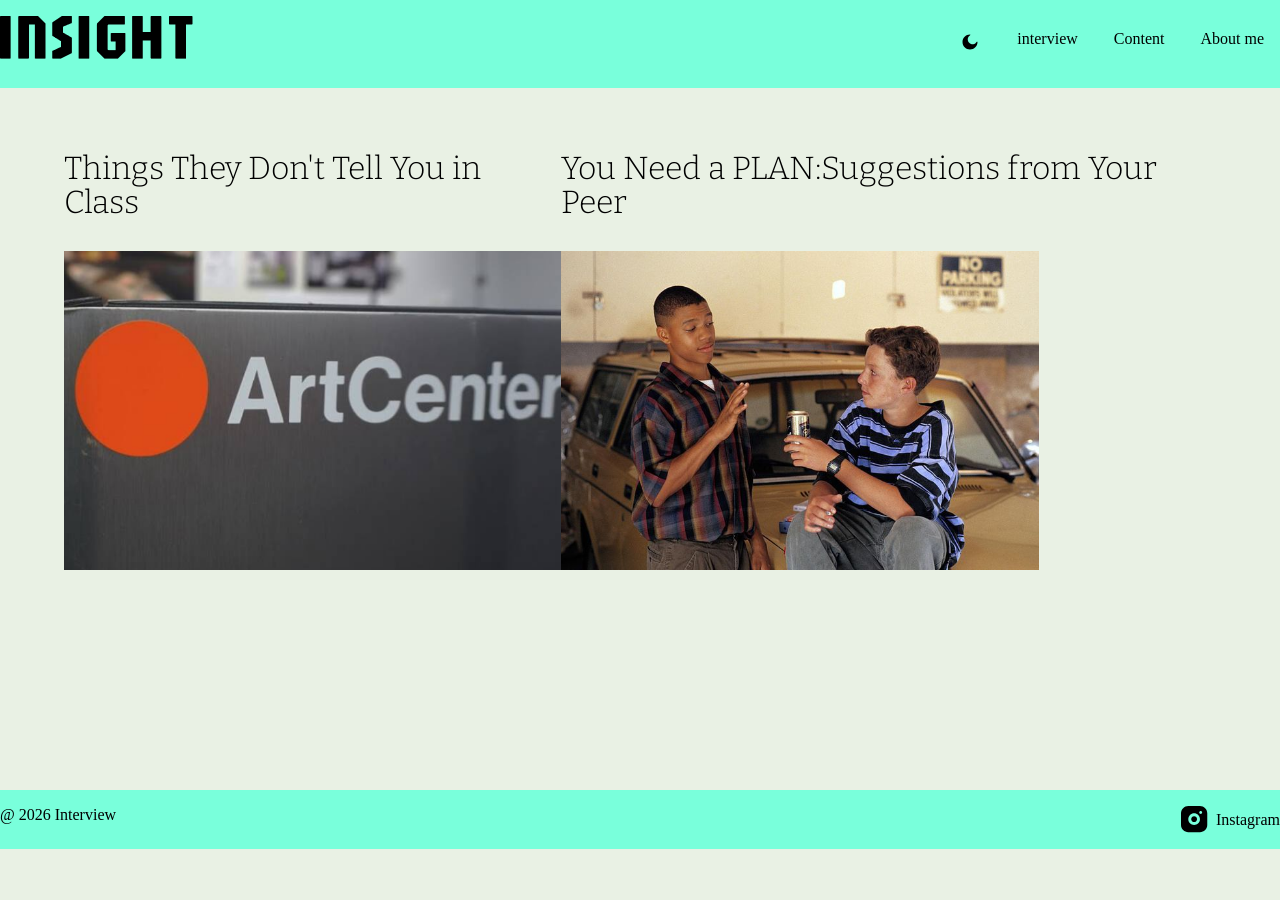
==== commit 96e38966: "Final" ====
--- a/index.html
+++ b/index.html
@@ -47,6 +47,8 @@
         </nav>
         </div>
 
+        
+
         <div class="HOME">
 
         <a href="Interview1.html" class="HOMEC1">
@@ -58,7 +60,6 @@
             </div>
         </a>
 
-        <br>
 
         <a href="index.html" class="HOMEC1">
             <div class="HOME_title">
@@ -70,5 +71,19 @@
         </a>
 
         </div>
+
+         <br><br><br><br><br><br><br><br><br><br><br><br>
+
+        <footer class="site-footer">
+		<p>@ 2026 Interview</p>
+
+       
+        <div class="ins">
+            <svg width="27" height="27" viewBox="0 0 27 27" fill="none" xmlns="http://www.w3.org/2000/svg">
+            <path d="M18.9583 0C20.8922 0 22.7469 0.768227 24.1143 2.13568C25.4818 3.50313 26.25 5.3578 26.25 7.29167V18.9583C26.25 20.8922 25.4818 22.7469 24.1143 24.1143C22.7469 25.4818 20.8922 26.25 18.9583 26.25H7.29167C5.3578 26.25 3.50313 25.4818 2.13568 24.1143C0.768227 22.7469 0 20.8922 0 18.9583V7.29167C0 5.3578 0.768227 3.50313 2.13568 2.13568C3.50313 0.768227 5.3578 0 7.29167 0H18.9583ZM13.125 7.29167C11.5779 7.29167 10.0942 7.90625 9.00021 9.00021C7.90625 10.0942 7.29167 11.5779 7.29167 13.125C7.29167 14.6721 7.90625 16.1558 9.00021 17.2498C10.0942 18.3438 11.5779 18.9583 13.125 18.9583C14.6721 18.9583 16.1558 18.3438 17.2498 17.2498C18.3438 16.1558 18.9583 14.6721 18.9583 13.125C18.9583 11.5779 18.3438 10.0942 17.2498 9.00021C16.1558 7.90625 14.6721 7.29167 13.125 7.29167ZM13.125 10.2083C13.8985 10.2083 14.6404 10.5156 15.1874 11.0626C15.7344 11.6096 16.0417 12.3515 16.0417 13.125C16.0417 13.8985 15.7344 14.6404 15.1874 15.1874C14.6404 15.7344 13.8985 16.0417 13.125 16.0417C12.3515 16.0417 11.6096 15.7344 11.0626 15.1874C10.5156 14.6404 10.2083 13.8985 10.2083 13.125C10.2083 12.3515 10.5156 11.6096 11.0626 11.0626C11.6096 10.5156 12.3515 10.2083 13.125 10.2083ZM19.6875 5.10417C19.3007 5.10417 18.9298 5.25781 18.6563 5.5313C18.3828 5.80479 18.2292 6.17573 18.2292 6.5625C18.2292 6.94927 18.3828 7.32021 18.6563 7.5937C18.9298 7.86719 19.3007 8.02083 19.6875 8.02083C20.0743 8.02083 20.4452 7.86719 20.7187 7.5937C20.9922 7.32021 21.1458 6.94927 21.1458 6.5625C21.1458 6.17573 20.9922 5.80479 20.7187 5.5313C20.4452 5.25781 20.0743 5.10417 19.6875 5.10417Z" fill="black"/>
+            </svg>
+            <p class="ins_word">Instagram</p>
+        </div>
+	</footer>
     </body>
 </html>
--- a/css.css
+++ b/css.css
@@ -426,7 +426,6 @@
 
 /*HOMEPAGE CSS*/
 .HOMEC1{
-    text-align: left;
 }
 
 .HOMEC1 h2{
@@ -443,14 +442,18 @@
 }
 
 .HOME{
-    max-width: 50rem; 
-    margin: 0 auto;   
     
     @media screen and (min-width: 850px) {
        display:grid;
 		grid-template-columns: 1fr auto;
+        margin-left: 4rem;
+        margin-right: 4rem;
          
     }
+}
+
+.HOME_title h2{
+    font-size: 2rem;
 }
 
     .HOME :hover{
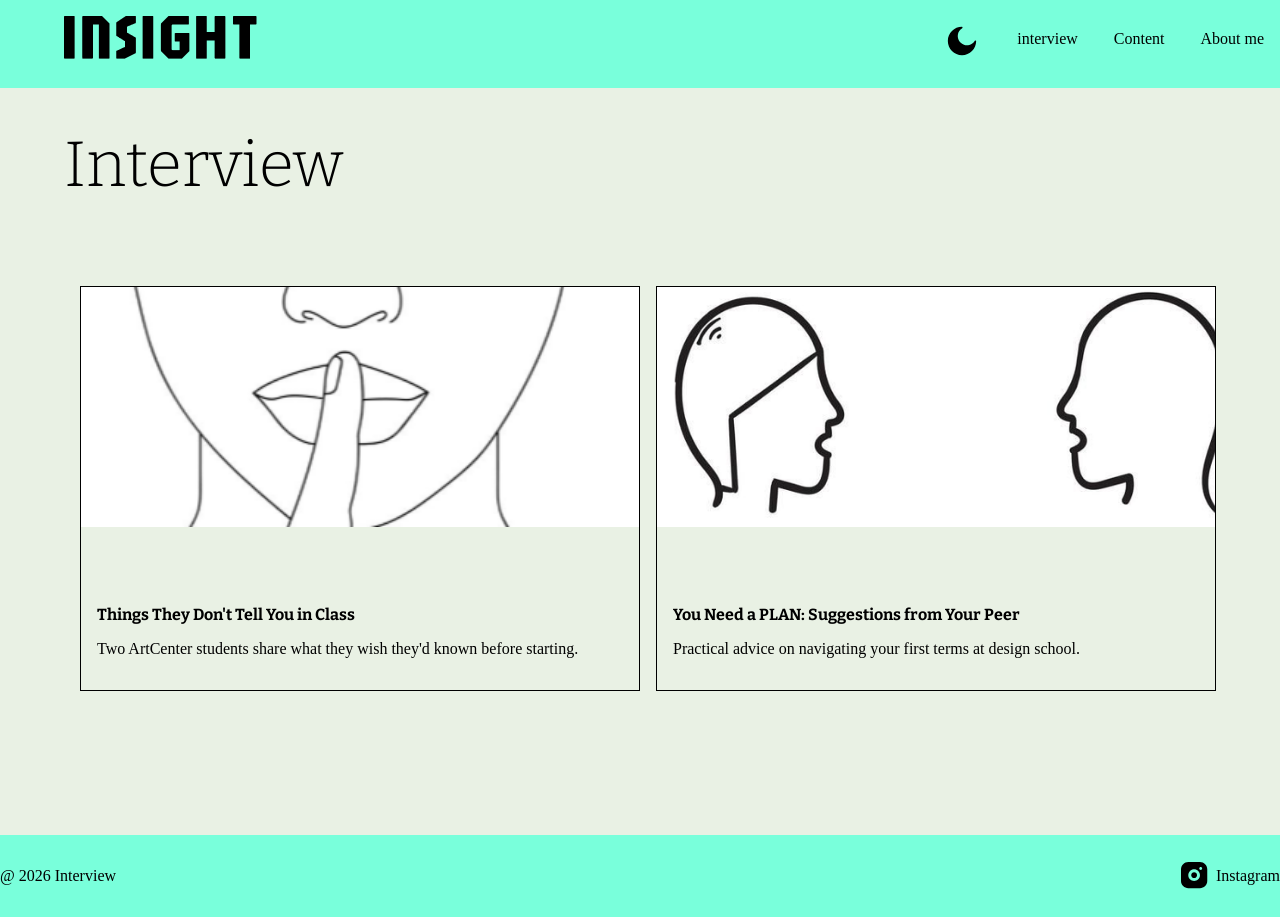
==== commit 91ea41a0: "FINALFINAL" ====
--- a/index.html
+++ b/index.html
@@ -8,7 +8,6 @@
         <link href="https://fonts.googleapis.com/css2?family=Bitter:wght@400;700&display=swap" rel="stylesheet">
 
         <script src="https://ajax.googleapis.com/ajax/libs/jquery/3.5.1/jquery.min.js"></script>
-        <link href="reset.css" rel="stylesheet" type="text/css">
 	    <script src="js/scripts.js"></script>
     </head>
 
@@ -47,33 +46,36 @@
         </nav>
         </div>
 
-        
+        <h1> Interview </h1>
+        <div class="br">
+        </div>
 
         <div class="HOME">
 
         <a href="Interview1.html" class="HOMEC1">
-            <div class="HOME_title">
-            <h2>Things They Don't Tell You in Class</h2>
-            </div>
-            <div class="HOME_titleimg">
-            <img src="img/ACCD.png" alt="ACCD IMG" class="ACCD">
-            </div>
+        <div class="HOME_titleimg">
+        <img src="img/ACCD.png" alt="ACCD IMG" class="ACCD">
+        </div>
+        <div class="HOME_text">
+        <h2>Things They Don't Tell You in Class</h2>
+        <p class="HOME_subtext">Two ArtCenter students share what they wish they'd known before starting.</p>
+        </div>
         </a>
 
 
-        <a href="index.html" class="HOMEC1">
-            <div class="HOME_title">
-            <h2>You Need a PLAN:Suggestions from Your Peer</h2>
-            </div>
-            <div class="HOME_titleimg">
-            <img src="img/Peer.png" alt="ACCD IMG">
-            </div>
+        <a href="Interview2.html" class="HOMEC1">
+        <div class="HOME_titleimg">
+        <img src="img/Peer.png" alt="ACCD IMG">
+        </div>
+        <div class="HOME_text">
+        <h2>You Need a PLAN: Suggestions from Your Peer</h2>
+        <p class="HOME_subtext">Practical advice on navigating your first terms at design school.</p>
+        </div>
         </a>
 
         </div>
 
-         <br><br><br><br><br><br><br><br><br><br><br><br>
-
+         <br><br><br><br><br><br><br><br>
         <footer class="site-footer">
 		<p>@ 2026 Interview</p>
 
--- a/css.css
+++ b/css.css
@@ -32,6 +32,12 @@
     height: 4rem;
 }
 
+.logo{
+    margin-left: 1rem;
+    @media screen and (min-width: 850px) {
+         margin-left: 4rem;
+    }
+}
 
 .nav{
     margin-top: 0;
@@ -50,6 +56,7 @@
 .darkmode{
     margin-left: auto;
     display: flex;
+    align-items: center;
     
 }
 
@@ -57,6 +64,7 @@
     background-color: var(--color-bgblue);
     outline: none;
     border: none;
+    align-items: center;
 }
 
 .ham{
@@ -111,7 +119,7 @@
     
 }
 
-a:hover{
+.nav a:hover{
     color:white;
 }
 
@@ -141,7 +149,7 @@
     font-weight: 300;
     line-height: 105%;
     margin-bottom: 8px;
-    
+    margin-left: 1rem; 
 
     @media screen and (min-width: 850px) {
 		font-family: "Bitter";
@@ -158,6 +166,7 @@
     font-size: 0.9375rem;
     font-style: normal;
     font-weight: 400;
+    margin-left: 1rem; 
     @media screen and (min-width: 850px) {
         font-size: 1rem;
         font-style: normal;
@@ -179,6 +188,7 @@
     font-family: Inter;
     font-size: 1rem;
     font-weight: 300;
+    margin-left: 1rem;
     
      @media screen and (min-width: 850px) {
         width: 50rem;
@@ -432,7 +442,7 @@
     font-family: "Bitter";
     font-style: normal;
     font-weight: 300;
-    font-size: 2.25rem;
+    font-size: 1rem;
     margin-top: 0.3rem;
     margin-left:0;  
     margin-top: 4rem;
@@ -445,31 +455,36 @@
     
     @media screen and (min-width: 850px) {
        display:grid;
-		grid-template-columns: 1fr auto;
+		grid-template-columns: 1fr 1fr;
         margin-left: 4rem;
         margin-right: 4rem;
          
     }
 }
 
-.HOME_title h2{
-    font-size: 2rem;
-}
-
-    .HOME :hover{
-        background-color:#e7efdf;
-        color:var(--color-font)
-    }
-
-.HOMEC1 img{
-    margin-top: 2rem;
+.HOMEC1 {
+    margin-left: 1rem;
+    margin-top: 1rem;
+    padding: 0;            
+    overflow: hidden;       
+    @media screen and (min-width: 850px) {
+        border-radius: 0;
+        border: 1px solid #000;
+    }
+}
+
+.HOME_text {
+    padding: 1rem; 
+}
+
+.HOME_text  h2{
+    font-weight: bold;
+}
+
+.HOMEC1 img {
     width: 100%;
-    height:auto;
-    margin-left:auto;
-    
-
-    @media screen and (min-width: 850px) {
-		height: 19.9375rem;
-        width: auto;
-    }
-}
+    object-fit: cover;
+    height: 15rem;
+    display: block;          
+    margin: 0;
+}
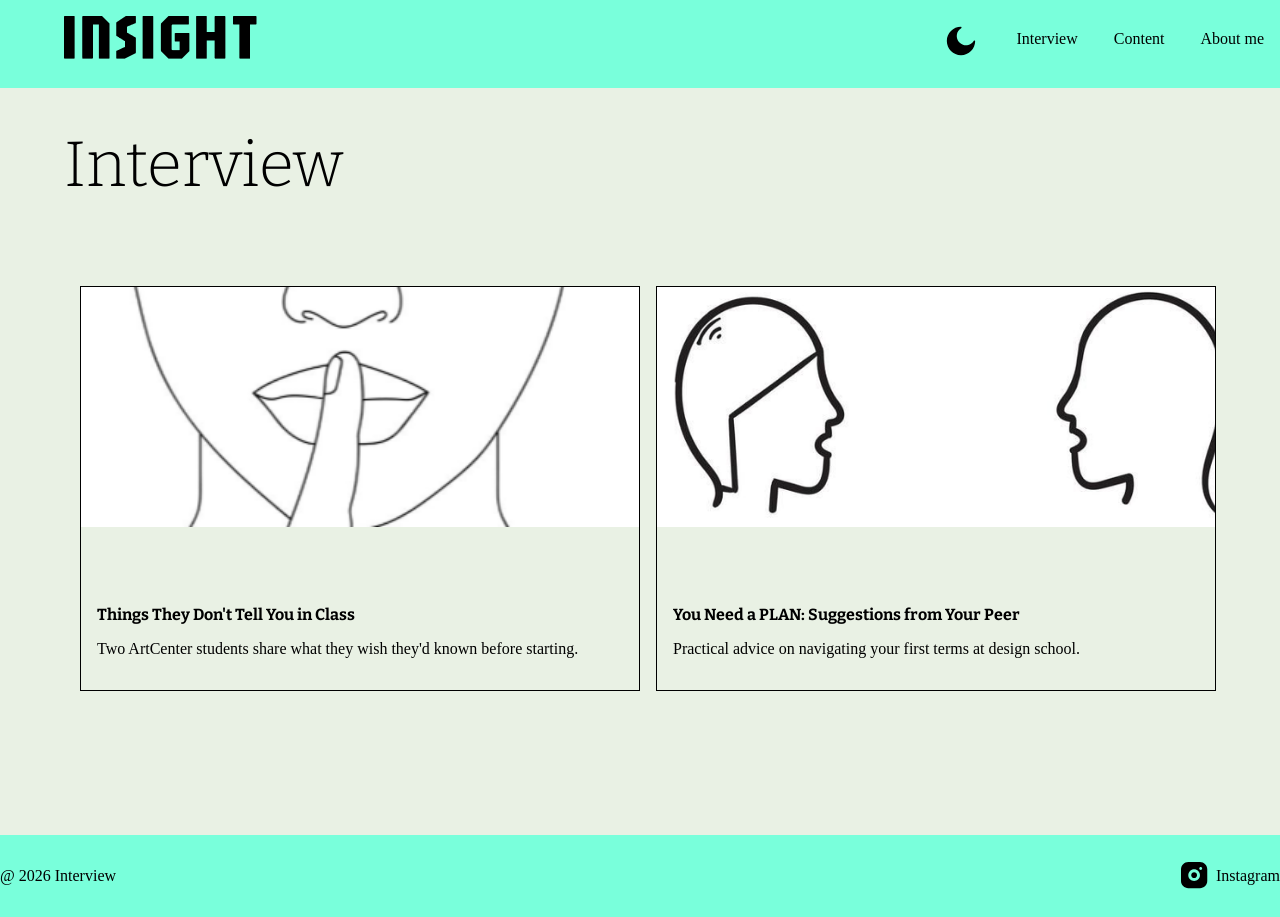
==== commit 75195f79: "FINALFINALFINAL" ====
--- a/index.html
+++ b/index.html
@@ -39,7 +39,7 @@
 
         <nav class="site-nav">
             <ul>
-                <li><a href="#">interview</a></li>
+                <li><a href="#">Interview</a></li>
                 <li><a href="#">Content</a></li>
                 <li><a href="#">About me</a></li>
             </ul>
